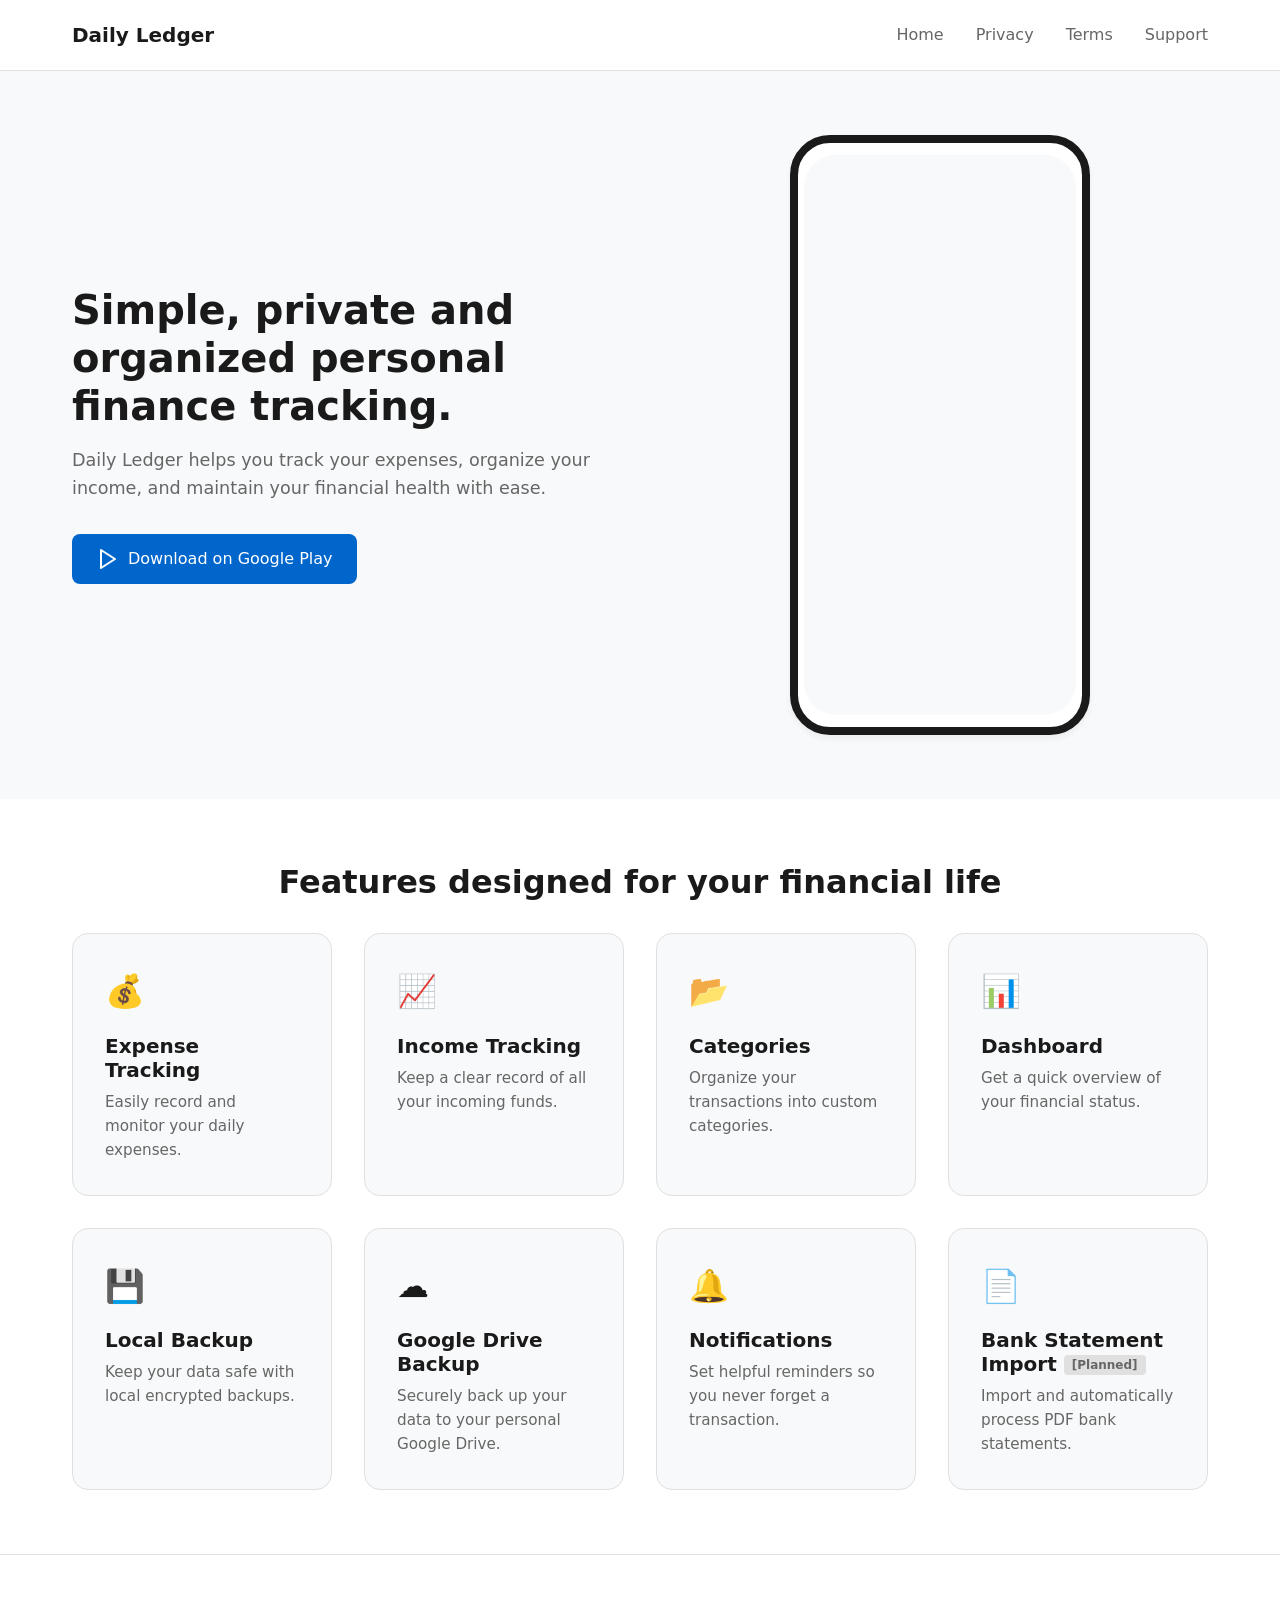
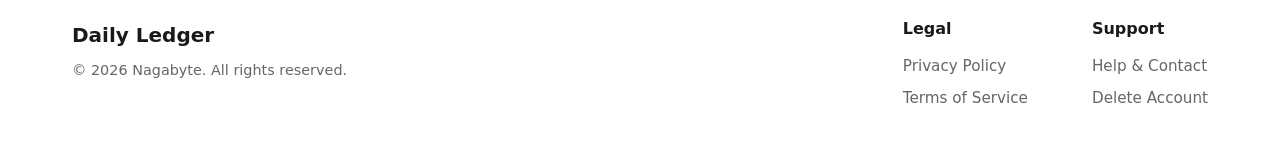
==== index.html @ 7e6580b1 "first commit" ====
<!DOCTYPE html>
<html lang="en">
<head>
    <meta charset="UTF-8">
    <meta name="viewport" content="width=device-width, initial-scale=1.0">
    <title>Daily Ledger — Personal Finance Tracker</title>
    <meta name="description" content="Simple, private and organized personal finance tracking.">
    <meta property="og:title" content="Daily Ledger — Personal Finance Tracker">
    <meta property="og:description" content="Simple, private and organized personal finance tracking.">
    <meta property="og:type" content="website">
    <meta property="og:url" content="https://dailyledger.nagabyte.com/">
    <link rel="stylesheet" href="/assets/css/style.css">
    <link rel="icon" href="data:image/svg+xml,<svg xmlns=%22http://www.w3.org/2000/svg%22 viewBox=%220 0 100 100%22><text y=%22.9em%22 font-size=%2290%22>📘</text></svg>">
</head>
<body>
    <header class="header">
        <div class="container header-content">
            <a href="/" class="logo">Daily Ledger</a>
            <nav class="nav-desktop">
                <a href="/">Home</a>
                <a href="/privacy/">Privacy</a>
                <a href="/terms/">Terms</a>
                <a href="/support/">Support</a>
            </nav>
            <button class="mobile-menu-btn" aria-label="Toggle menu" id="mobile-menu-btn">
                <svg width="24" height="24" viewBox="0 0 24 24" fill="none" stroke="currentColor" stroke-width="2" stroke-linecap="round" stroke-linejoin="round"><line x1="3" y1="12" x2="21" y2="12"></line><line x1="3" y1="6" x2="21" y2="6"></line><line x1="3" y1="18" x2="21" y2="18"></line></svg>
            </button>
        </div>
        <nav class="nav-mobile" id="nav-mobile">
            <a href="/">Home</a>
            <a href="/privacy/">Privacy</a>
            <a href="/terms/">Terms</a>
            <a href="/support/">Support</a>
        </nav>
    </header>

    <main>
        <section class="hero container">
            <div class="hero-content">
                <h1>Simple, private and organized personal finance tracking.</h1>
                <p>Daily Ledger helps you track your expenses, organize your income, and maintain your financial health with ease.</p>
                <div class="cta-container">
                    <a href="[GOOGLE PLAY URL]" class="btn btn-primary" target="_blank" rel="noopener noreferrer">
                        <svg width="24" height="24" viewBox="0 0 24 24" fill="none" stroke="currentColor" stroke-width="2" stroke-linecap="round" stroke-linejoin="round" class="icon"><path d="M5 3l14 9-14 9V3z"></path></svg>
                        Download on Google Play
                    </a>
                </div>
            </div>
            <div class="hero-visual">
                <!-- Placeholder for App screenshot or product illustration -->
                <div class="app-placeholder">
                    <div class="app-placeholder-screen"></div>
                </div>
            </div>
        </section>

        <section class="features bg-surface">
            <div class="container">
                <h2 class="text-center">Features designed for your financial life</h2>
                <div class="feature-grid">
                    <div class="feature-card">
                        <div class="feature-icon">💰</div>
                        <h3>Expense Tracking</h3>
                        <p>Easily record and monitor your daily expenses.</p>
                    </div>
                    <div class="feature-card">
                        <div class="feature-icon">📈</div>
                        <h3>Income Tracking</h3>
                        <p>Keep a clear record of all your incoming funds.</p>
                    </div>
                    <div class="feature-card">
                        <div class="feature-icon">📂</div>
                        <h3>Categories</h3>
                        <p>Organize your transactions into custom categories.</p>
                    </div>
                    <div class="feature-card">
                        <div class="feature-icon">📊</div>
                        <h3>Dashboard</h3>
                        <p>Get a quick overview of your financial status.</p>
                    </div>
                    <div class="feature-card">
                        <div class="feature-icon">💾</div>
                        <h3>Local Backup</h3>
                        <p>Keep your data safe with local encrypted backups.</p>
                    </div>
                    <div class="feature-card">
                        <div class="feature-icon">☁️</div>
                        <h3>Google Drive Backup</h3>
                        <p>Securely back up your data to your personal Google Drive.</p>
                    </div>
                    <div class="feature-card">
                        <div class="feature-icon">🔔</div>
                        <h3>Notifications</h3>
                        <p>Set helpful reminders so you never forget a transaction.</p>
                    </div>
                    <div class="feature-card">
                        <div class="feature-icon">📄</div>
                        <h3>Bank Statement Import <span class="badge">[Planned]</span></h3>
                        <p>Import and automatically process PDF bank statements.</p>
                    </div>
                </div>
            </div>
        </section>
    </main>

    <footer class="footer">
        <div class="container footer-content">
            <div class="footer-brand">
                <div class="logo">Daily Ledger</div>
                <p class="copyright">&copy; <span id="current-year">2026</span> Nagabyte. All rights reserved.</p>
            </div>
            <div class="footer-links">
                <div class="link-group">
                    <h4>Legal</h4>
                    <a href="/privacy/">Privacy Policy</a>
                    <a href="/terms/">Terms of Service</a>
                </div>
                <div class="link-group">
                    <h4>Support</h4>
                    <a href="/support/">Help & Contact</a>
                    <a href="/delete-account/">Delete Account</a>
                </div>
            </div>
        </div>
    </footer>
    <script src="/assets/js/main.js"></script>
</body>
</html>
---- assets/css/style.css ----
:root {
    /* Color Palette */
    --primary: #0066cc;
    --primary-hover: #0052a3;
    --background: #f8f9fa;
    --surface: #ffffff;
    --text: #1a1a1a;
    --text-muted: #666666;
    --border: #e0e0e0;
    
    /* Typography */
    --font-sans: 'Inter', system-ui, -apple-system, BlinkMacSystemFont, "Segoe UI", sans-serif;
    
    /* Spacing */
    --space-sm: 0.5rem;
    --space-md: 1rem;
    --space-lg: 2rem;
    --space-xl: 4rem;
    
    /* Effects */
    --shadow-sm: 0 1px 3px rgba(0,0,0,0.1);
    --shadow-md: 0 4px 6px rgba(0,0,0,0.05);
    --radius-sm: 4px;
    --radius-md: 8px;
    --radius-lg: 16px;
}

/* Reset & Base */
* {
    box-sizing: border-box;
    margin: 0;
    padding: 0;
}

body {
    font-family: var(--font-sans);
    color: var(--text);
    background-color: var(--background);
    line-height: 1.6;
    -webkit-font-smoothing: antialiased;
    display: flex;
    flex-direction: column;
    min-height: 100vh;
}

main {
    flex: 1;
}

/* Typography */
h1, h2, h3, h4 {
    color: var(--text);
    font-weight: 600;
    line-height: 1.2;
    margin-bottom: var(--space-md);
}

h1 { font-size: 2.5rem; }
h2 { font-size: 2rem; margin-bottom: var(--space-lg); }
h3 { font-size: 1.25rem; }
p { margin-bottom: var(--space-md); }
a { color: var(--primary); text-decoration: none; }
a:hover { text-decoration: underline; }

.text-center { text-align: center; }
.text-muted { color: var(--text-muted); }

/* Layout */
.container {
    width: 100%;
    max-width: 1200px;
    margin: 0 auto;
    padding: 0 var(--space-lg);
}

.bg-surface {
    background-color: var(--surface);
}

/* Components */
.btn {
    display: inline-flex;
    align-items: center;
    justify-content: center;
    padding: 0.75rem 1.5rem;
    border-radius: var(--radius-md);
    font-weight: 500;
    text-decoration: none;
    transition: background-color 0.2s;
    cursor: pointer;
    border: none;
}

.btn:hover {
    text-decoration: none;
}

.btn-primary {
    background-color: var(--primary);
    color: white;
}

.btn-primary:hover {
    background-color: var(--primary-hover);
}

.icon {
    margin-right: 0.5rem;
}

.badge {
    background-color: var(--border);
    color: var(--text-muted);
    font-size: 0.75rem;
    padding: 0.2rem 0.5rem;
    border-radius: var(--radius-sm);
    vertical-align: middle;
}

/* Header & Navigation */
.header {
    background-color: var(--surface);
    border-bottom: 1px solid var(--border);
    position: sticky;
    top: 0;
    z-index: 100;
}

.header-content {
    display: flex;
    justify-content: space-between;
    align-items: center;
    height: 70px;
}

.logo {
    font-size: 1.25rem;
    font-weight: 700;
    color: var(--text);
    text-decoration: none;
}

.logo:hover {
    text-decoration: none;
}

.nav-desktop {
    display: flex;
    gap: var(--space-lg);
}

.nav-desktop a {
    color: var(--text-muted);
    font-weight: 500;
}

.nav-desktop a:hover {
    color: var(--text);
    text-decoration: none;
}

.mobile-menu-btn {
    display: none;
    background: none;
    border: none;
    color: var(--text);
    cursor: pointer;
    padding: 0.5rem;
}

.nav-mobile {
    display: none;
    background-color: var(--surface);
    border-top: 1px solid var(--border);
    padding: var(--space-md);
}

.nav-mobile.active {
    display: flex;
    flex-direction: column;
    gap: var(--space-md);
}

/* Hero Section */
.hero {
    display: grid;
    grid-template-columns: 1fr 1fr;
    gap: var(--space-xl);
    padding-top: var(--space-xl);
    padding-bottom: var(--space-xl);
    align-items: center;
}

.hero-content p {
    color: var(--text-muted);
    font-size: 1.1rem;
    margin-bottom: var(--space-lg);
}

.app-placeholder {
    width: 100%;
    max-width: 300px;
    height: 600px;
    background-color: var(--surface);
    border: 8px solid var(--text);
    border-radius: 40px;
    margin: 0 auto;
    box-shadow: var(--shadow-md);
    position: relative;
}

.app-placeholder-screen {
    position: absolute;
    top: 2%;
    left: 2%;
    right: 2%;
    bottom: 2%;
    background-color: var(--background);
    border-radius: 32px;
}

/* Features Grid */
.features {
    padding: var(--space-xl) 0;
}

.feature-grid {
    display: grid;
    grid-template-columns: repeat(auto-fill, minmax(250px, 1fr));
    gap: var(--space-lg);
}

.feature-card {
    background-color: var(--background);
    padding: var(--space-lg);
    border-radius: var(--radius-lg);
    border: 1px solid var(--border);
}

.feature-icon {
    font-size: 2rem;
    margin-bottom: var(--space-md);
}

.feature-card h3 {
    margin-bottom: var(--space-sm);
}

.feature-card p {
    color: var(--text-muted);
    font-size: 0.95rem;
    margin-bottom: 0;
}

/* Document/Legal Pages */
.document-content {
    max-width: 800px;
    margin: 0 auto;
    padding: var(--space-xl) var(--space-lg);
    background-color: var(--surface);
    box-shadow: var(--shadow-sm);
    border-radius: var(--radius-md);
    margin-top: var(--space-xl);
    margin-bottom: var(--space-xl);
}

.document-content h1 {
    font-size: 2rem;
    margin-bottom: var(--space-sm);
}

.document-content .last-updated {
    color: var(--text-muted);
    margin-bottom: var(--space-xl);
    font-size: 0.9rem;
}

.document-content h2 {
    font-size: 1.5rem;
    margin-top: var(--space-xl);
    margin-bottom: var(--space-md);
    padding-bottom: var(--space-sm);
    border-bottom: 1px solid var(--border);
}

.document-content ul, .document-content ol {
    margin-bottom: var(--space-md);
    padding-left: var(--space-lg);
}

.document-content li {
    margin-bottom: var(--space-sm);
}

/* Form Styles (Support/Contact) */
.contact-block {
    background-color: var(--background);
    padding: var(--space-lg);
    border-radius: var(--radius-md);
    margin-bottom: var(--space-md);
    border: 1px solid var(--border);
}

.contact-block h3 {
    margin-top: 0;
}

/* Footer */
.footer {
    background-color: var(--surface);
    border-top: 1px solid var(--border);
    padding: var(--space-xl) 0 var(--space-lg);
    margin-top: auto;
}

.footer-content {
    display: flex;
    justify-content: space-between;
    flex-wrap: wrap;
    gap: var(--space-xl);
}

.footer-brand .logo {
    display: block;
    margin-bottom: var(--space-sm);
}

.footer-brand .copyright {
    color: var(--text-muted);
    font-size: 0.9rem;
}

.footer-links {
    display: flex;
    gap: var(--space-xl);
}

.link-group h4 {
    font-size: 1rem;
    margin-bottom: var(--space-md);
}

.link-group a {
    display: block;
    color: var(--text-muted);
    margin-bottom: var(--space-sm);
    font-size: 0.95rem;
}

.link-group a:hover {
    color: var(--text);
}

/* Responsive */
@media (max-width: 768px) {
    .nav-desktop {
        display: none;
    }
    
    .mobile-menu-btn {
        display: block;
    }
    
    .hero {
        grid-template-columns: 1fr;
        text-align: center;
        gap: var(--space-lg);
    }
    
    .hero-content h1 {
        font-size: 2rem;
    }
    
    .cta-container {
        justify-content: center;
    }
    
    .footer-content {
        flex-direction: column;
        gap: var(--space-lg);
    }
    
    .footer-links {
        flex-direction: column;
        gap: var(--space-lg);
    }
}
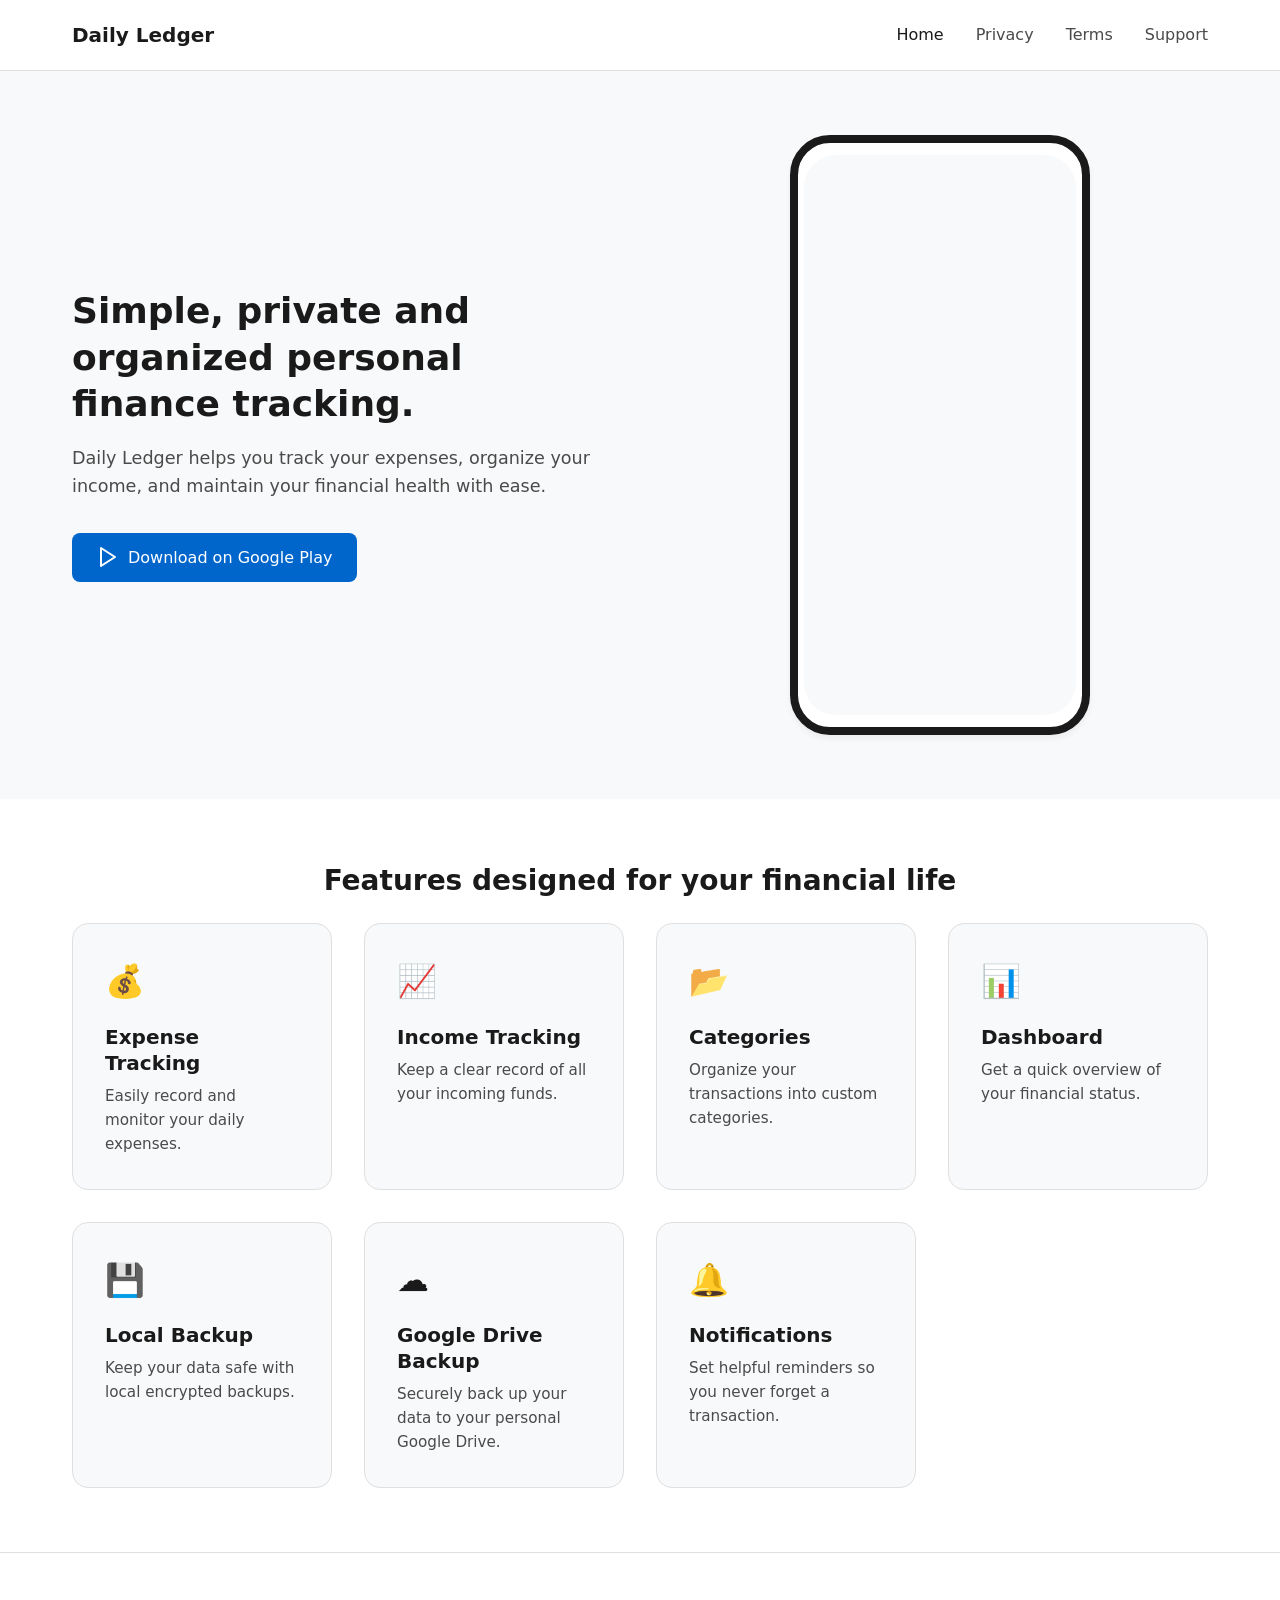
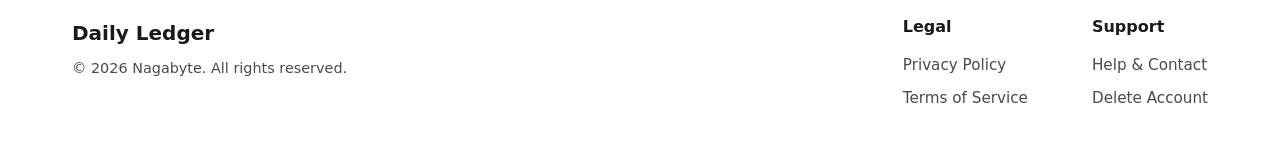
==== commit b8b9db19: "docs updated" ====
--- a/index.html
+++ b/index.html
@@ -9,6 +9,7 @@
     <meta property="og:description" content="Simple, private and organized personal finance tracking.">
     <meta property="og:type" content="website">
     <meta property="og:url" content="https://dailyledger.nagabyte.com/">
+    <link rel="canonical" href="https://dailyledger.nagabyte.com/">
     <link rel="stylesheet" href="/assets/css/style.css">
     <link rel="icon" href="data:image/svg+xml,<svg xmlns=%22http://www.w3.org/2000/svg%22 viewBox=%220 0 100 100%22><text y=%22.9em%22 font-size=%2290%22>📘</text></svg>">
 </head>
@@ -17,7 +18,7 @@
         <div class="container header-content">
             <a href="/" class="logo">Daily Ledger</a>
             <nav class="nav-desktop">
-                <a href="/">Home</a>
+                <a href="/" class="active" style="color: var(--text);">Home</a>
                 <a href="/privacy/">Privacy</a>
                 <a href="/terms/">Terms</a>
                 <a href="/support/">Support</a>
@@ -27,7 +28,7 @@
             </button>
         </div>
         <nav class="nav-mobile" id="nav-mobile">
-            <a href="/">Home</a>
+            <a href="/" class="active">Home</a>
             <a href="/privacy/">Privacy</a>
             <a href="/terms/">Terms</a>
             <a href="/support/">Support</a>
@@ -40,14 +41,14 @@
                 <h1>Simple, private and organized personal finance tracking.</h1>
                 <p>Daily Ledger helps you track your expenses, organize your income, and maintain your financial health with ease.</p>
                 <div class="cta-container">
-                    <a href="[GOOGLE PLAY URL]" class="btn btn-primary" target="_blank" rel="noopener noreferrer">
+                    <!-- Note: The actual Play Store URL should be updated here once published -->
+                    <a href="#" class="btn btn-primary" target="_blank" rel="noopener noreferrer">
                         <svg width="24" height="24" viewBox="0 0 24 24" fill="none" stroke="currentColor" stroke-width="2" stroke-linecap="round" stroke-linejoin="round" class="icon"><path d="M5 3l14 9-14 9V3z"></path></svg>
                         Download on Google Play
                     </a>
                 </div>
             </div>
             <div class="hero-visual">
-                <!-- Placeholder for App screenshot or product illustration -->
                 <div class="app-placeholder">
                     <div class="app-placeholder-screen"></div>
                 </div>
@@ -93,11 +94,6 @@
                         <h3>Notifications</h3>
                         <p>Set helpful reminders so you never forget a transaction.</p>
                     </div>
-                    <div class="feature-card">
-                        <div class="feature-icon">📄</div>
-                        <h3>Bank Statement Import <span class="badge">[Planned]</span></h3>
-                        <p>Import and automatically process PDF bank statements.</p>
-                    </div>
                 </div>
             </div>
         </section>
--- a/assets/css/style.css
+++ b/assets/css/style.css
@@ -5,7 +5,7 @@
     --background: #f8f9fa;
     --surface: #ffffff;
     --text: #1a1a1a;
-    --text-muted: #666666;
+    --text-muted: #4a4a4a;
     --border: #e0e0e0;
     
     /* Typography */
@@ -51,14 +51,14 @@
 h1, h2, h3, h4 {
     color: var(--text);
     font-weight: 600;
-    line-height: 1.2;
-    margin-bottom: var(--space-md);
-}
-
-h1 { font-size: 2.5rem; }
-h2 { font-size: 2rem; margin-bottom: var(--space-lg); }
+    line-height: 1.3;
+    margin-bottom: var(--space-md);
+}
+
+h1 { font-size: 2.25rem; }
+h2 { font-size: 1.75rem; margin-top: var(--space-xl); border-bottom: 1px solid var(--border); padding-bottom: 0.5rem; }
 h3 { font-size: 1.25rem; }
-p { margin-bottom: var(--space-md); }
+p { margin-bottom: var(--space-md); font-size: 1.05rem; }
 a { color: var(--primary); text-decoration: none; }
 a:hover { text-decoration: underline; }
 
@@ -154,7 +154,8 @@
     font-weight: 500;
 }
 
-.nav-desktop a:hover {
+.nav-desktop a:hover,
+.nav-desktop a.active {
     color: var(--text);
     text-decoration: none;
 }
@@ -179,6 +180,11 @@
     display: flex;
     flex-direction: column;
     gap: var(--space-md);
+}
+
+.nav-mobile a.active {
+    color: var(--primary);
+    font-weight: 600;
 }
 
 /* Hero Section */
@@ -191,6 +197,11 @@
     align-items: center;
 }
 
+.hero-content h1 {
+    border-bottom: none;
+    margin-top: 0;
+}
+
 .hero-content p {
     color: var(--text-muted);
     font-size: 1.1rem;
@@ -224,6 +235,11 @@
     padding: var(--space-xl) 0;
 }
 
+.features h2 {
+    border-bottom: none;
+    margin-top: 0;
+}
+
 .feature-grid {
     display: grid;
     grid-template-columns: repeat(auto-fill, minmax(250px, 1fr));
@@ -254,7 +270,7 @@
 
 /* Document/Legal Pages */
 .document-content {
-    max-width: 800px;
+    max-width: 900px;
     margin: 0 auto;
     padding: var(--space-xl) var(--space-lg);
     background-color: var(--surface);
@@ -265,31 +281,76 @@
 }
 
 .document-content h1 {
-    font-size: 2rem;
-    margin-bottom: var(--space-sm);
+    font-size: 2.5rem;
+    margin-bottom: var(--space-sm);
+    border-bottom: none;
+    margin-top: 0;
 }
 
 .document-content .last-updated {
     color: var(--text-muted);
     margin-bottom: var(--space-xl);
-    font-size: 0.9rem;
-}
-
-.document-content h2 {
-    font-size: 1.5rem;
-    margin-top: var(--space-xl);
-    margin-bottom: var(--space-md);
-    padding-bottom: var(--space-sm);
+    font-size: 0.95rem;
+}
+
+.document-content ul, .document-content ol {
+    margin-bottom: var(--space-md);
+    padding-left: var(--space-xl);
+}
+
+.document-content li {
+    margin-bottom: var(--space-sm);
+    font-size: 1.05rem;
+}
+
+/* Table of Contents */
+.toc {
+    background-color: var(--background);
+    padding: var(--space-md) var(--space-lg);
+    border-radius: var(--radius-md);
+    border: 1px solid var(--border);
+    margin-bottom: var(--space-xl);
+}
+
+.toc strong {
+    display: block;
+    margin-bottom: var(--space-sm);
+    font-size: 1.1rem;
+}
+
+.toc nav {
+    display: flex;
+    flex-wrap: wrap;
+    gap: 0.5rem 1rem;
+}
+
+.toc nav a {
+    font-size: 0.95rem;
+    color: var(--primary);
+}
+
+/* Tables */
+.table-responsive {
+    overflow-x: auto;
+    margin-bottom: var(--space-md);
+}
+
+.services-table {
+    width: 100%;
+    border-collapse: collapse;
+    margin-top: var(--space-sm);
+}
+
+.services-table th, 
+.services-table td {
+    padding: 0.75rem 1rem;
+    text-align: left;
     border-bottom: 1px solid var(--border);
 }
 
-.document-content ul, .document-content ol {
-    margin-bottom: var(--space-md);
-    padding-left: var(--space-lg);
-}
-
-.document-content li {
-    margin-bottom: var(--space-sm);
+.services-table th {
+    background-color: var(--background);
+    font-weight: 600;
 }
 
 /* Form Styles (Support/Contact) */
@@ -303,6 +364,7 @@
 
 .contact-block h3 {
     margin-top: 0;
+    border-bottom: none;
 }
 
 /* Footer */
@@ -384,4 +446,14 @@
         flex-direction: column;
         gap: var(--space-lg);
     }
-}
+    
+    .document-content {
+        padding: var(--space-lg) var(--space-md);
+        margin-top: var(--space-md);
+        margin-bottom: var(--space-md);
+    }
+    
+    h2 {
+        font-size: 1.5rem;
+    }
+}
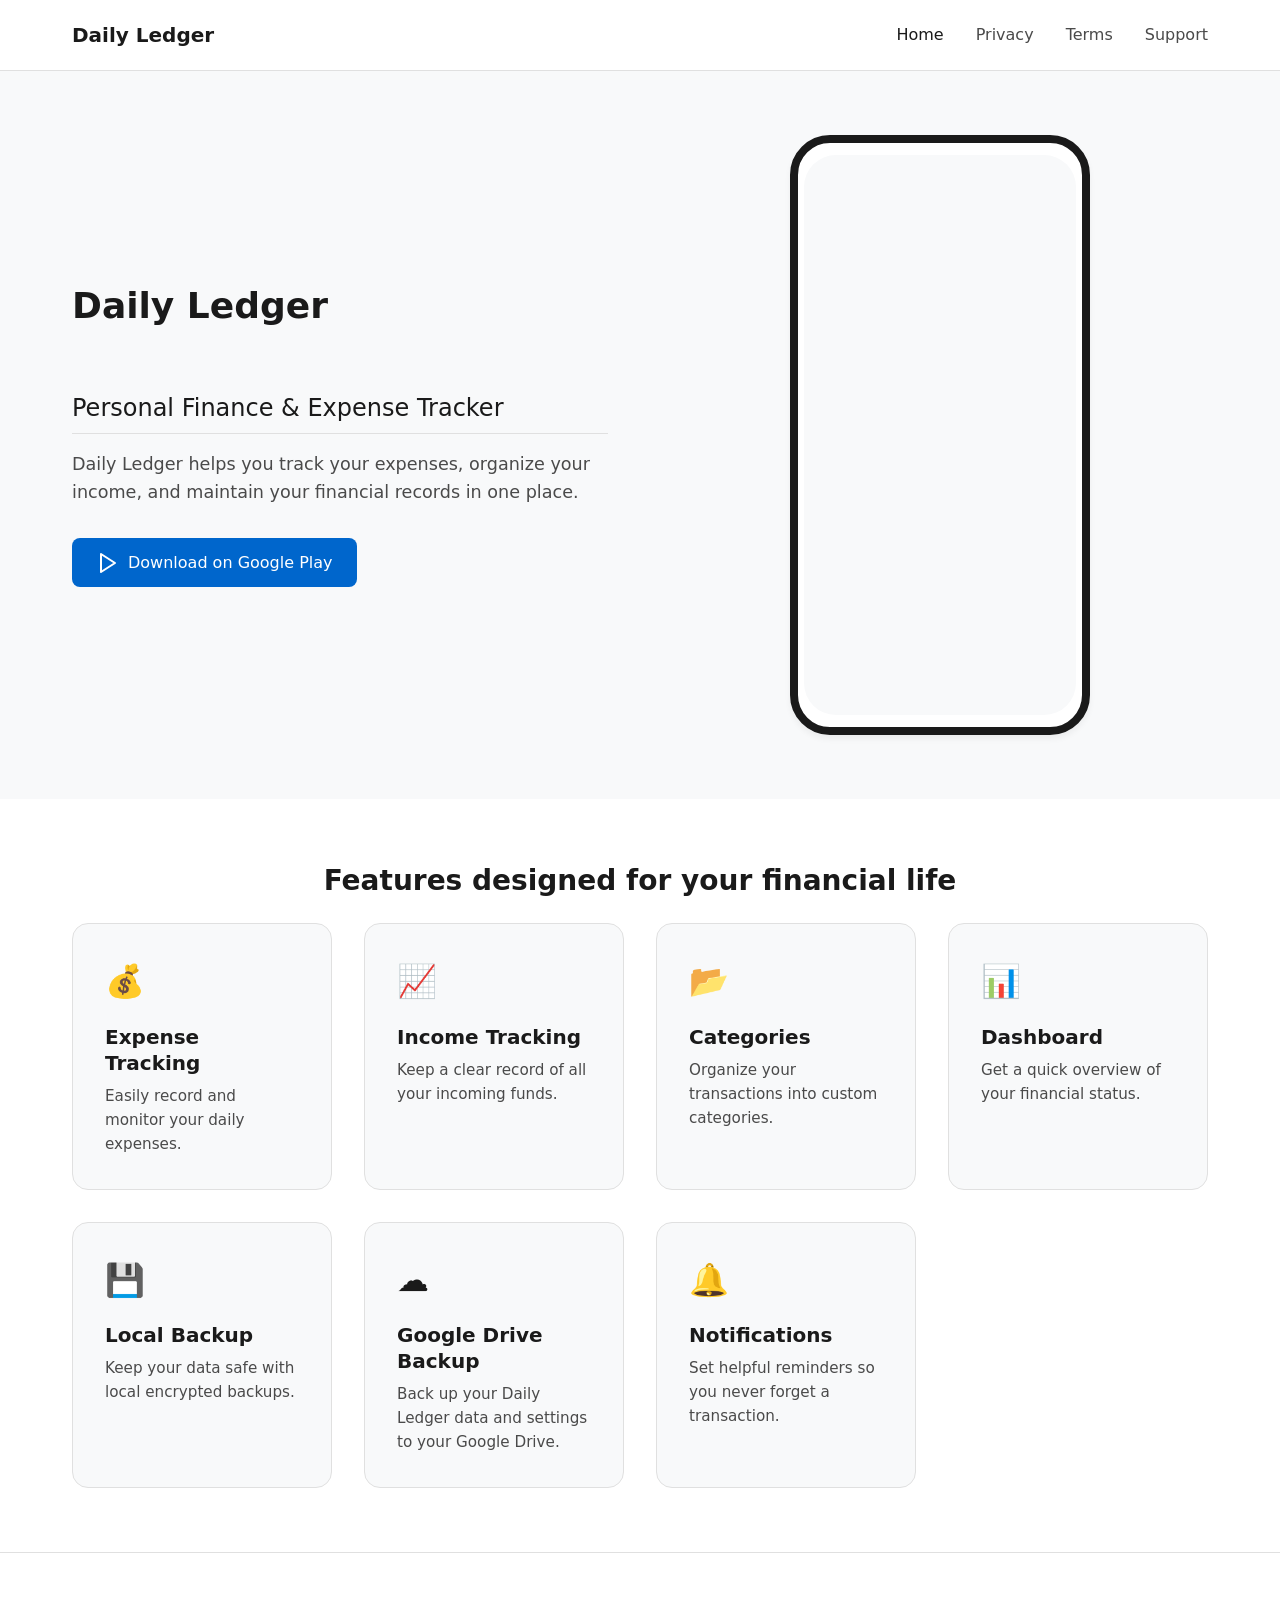
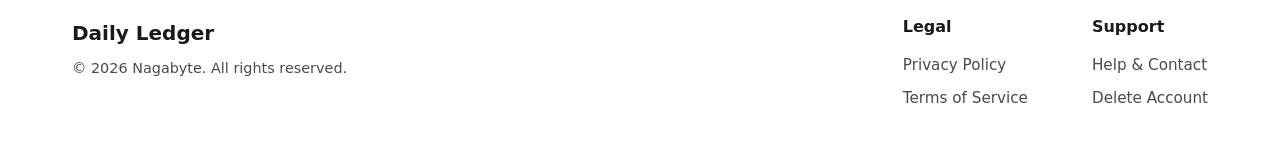
==== commit 3b57842b: "home page update" ====
--- a/index.html
+++ b/index.html
@@ -11,7 +11,7 @@
     <meta property="og:url" content="https://dailyledger.nagabyte.com/">
     <link rel="canonical" href="https://dailyledger.nagabyte.com/">
     <link rel="stylesheet" href="/assets/css/style.css">
-    <link rel="icon" href="data:image/svg+xml,<svg xmlns=%22http://www.w3.org/2000/svg%22 viewBox=%220 0 100 100%22><text y=%22.9em%22 font-size=%2290%22>📘</text></svg>">
+    <link rel="icon" href="/assets/images/app_logo.png">
 </head>
 <body>
     <header class="header">
@@ -38,8 +38,9 @@
     <main>
         <section class="hero container">
             <div class="hero-content">
-                <h1>Simple, private and organized personal finance tracking.</h1>
-                <p>Daily Ledger helps you track your expenses, organize your income, and maintain your financial health with ease.</p>
+                <h1 style="margin-bottom: 0.25rem;">Daily Ledger</h1>
+                <h2 style="font-size: 1.5rem; font-weight: 500; margin-bottom: 1rem;">Personal Finance & Expense Tracker</h2>
+                <p>Daily Ledger helps you track your expenses, organize your income, and maintain your financial records in one place.</p>
                 <div class="cta-container">
                     <!-- Note: The actual Play Store URL should be updated here once published -->
                     <a href="#" class="btn btn-primary" target="_blank" rel="noopener noreferrer">
@@ -87,7 +88,7 @@
                     <div class="feature-card">
                         <div class="feature-icon">☁️</div>
                         <h3>Google Drive Backup</h3>
-                        <p>Securely back up your data to your personal Google Drive.</p>
+                        <p>Back up your Daily Ledger data and settings to your Google Drive.</p>
                     </div>
                     <div class="feature-card">
                         <div class="feature-icon">🔔</div>
--- a/assets/css/style.css
+++ b/assets/css/style.css
@@ -319,9 +319,9 @@
 }
 
 .toc nav {
-    display: flex;
-    flex-wrap: wrap;
-    gap: 0.5rem 1rem;
+    display: grid;
+    grid-template-columns: repeat(auto-fit, minmax(250px, 1fr));
+    gap: 0.75rem 1rem;
 }
 
 .toc nav a {
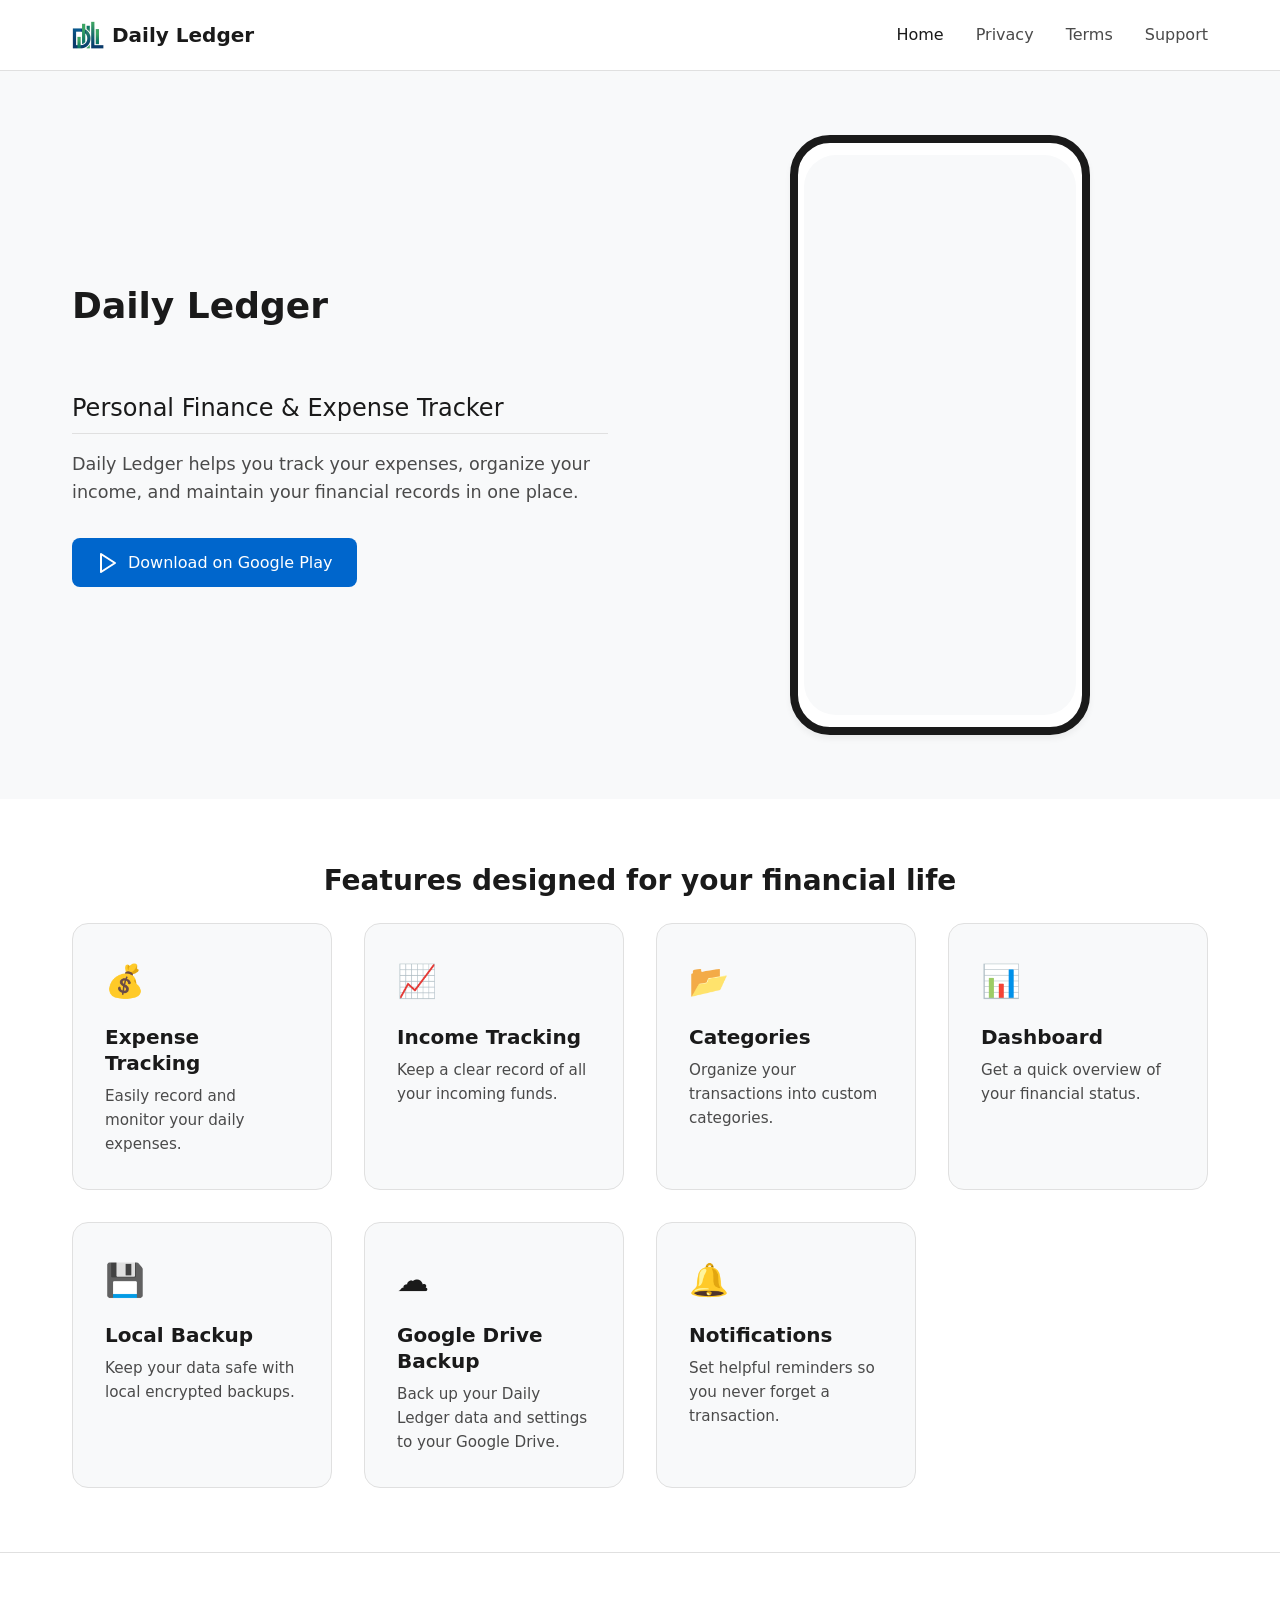
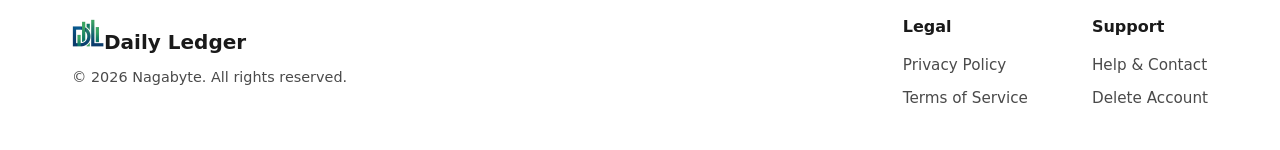
==== commit f8f5b0ba: "app logo fix" ====
--- a/index.html
+++ b/index.html
@@ -16,7 +16,7 @@
 <body>
     <header class="header">
         <div class="container header-content">
-            <a href="/" class="logo">Daily Ledger</a>
+            <a href="/" class="logo"><img src="/assets/images/app_logo.png" alt="Daily Ledger Logo" width="32" height="32">Daily Ledger</a>
             <nav class="nav-desktop">
                 <a href="/" class="active" style="color: var(--text);">Home</a>
                 <a href="/privacy/">Privacy</a>
@@ -103,7 +103,7 @@
     <footer class="footer">
         <div class="container footer-content">
             <div class="footer-brand">
-                <div class="logo">Daily Ledger</div>
+                <div class="logo"><img src="/assets/images/app_logo.png" alt="Daily Ledger Logo" width="32" height="32">Daily Ledger</div>
                 <p class="copyright">&copy; <span id="current-year">2026</span> Nagabyte. All rights reserved.</p>
             </div>
             <div class="footer-links">
--- a/assets/css/style.css
+++ b/assets/css/style.css
@@ -138,6 +138,9 @@
     font-weight: 700;
     color: var(--text);
     text-decoration: none;
+    display: flex;
+    align-items: center;
+    gap: 8px;
 }
 
 .logo:hover {
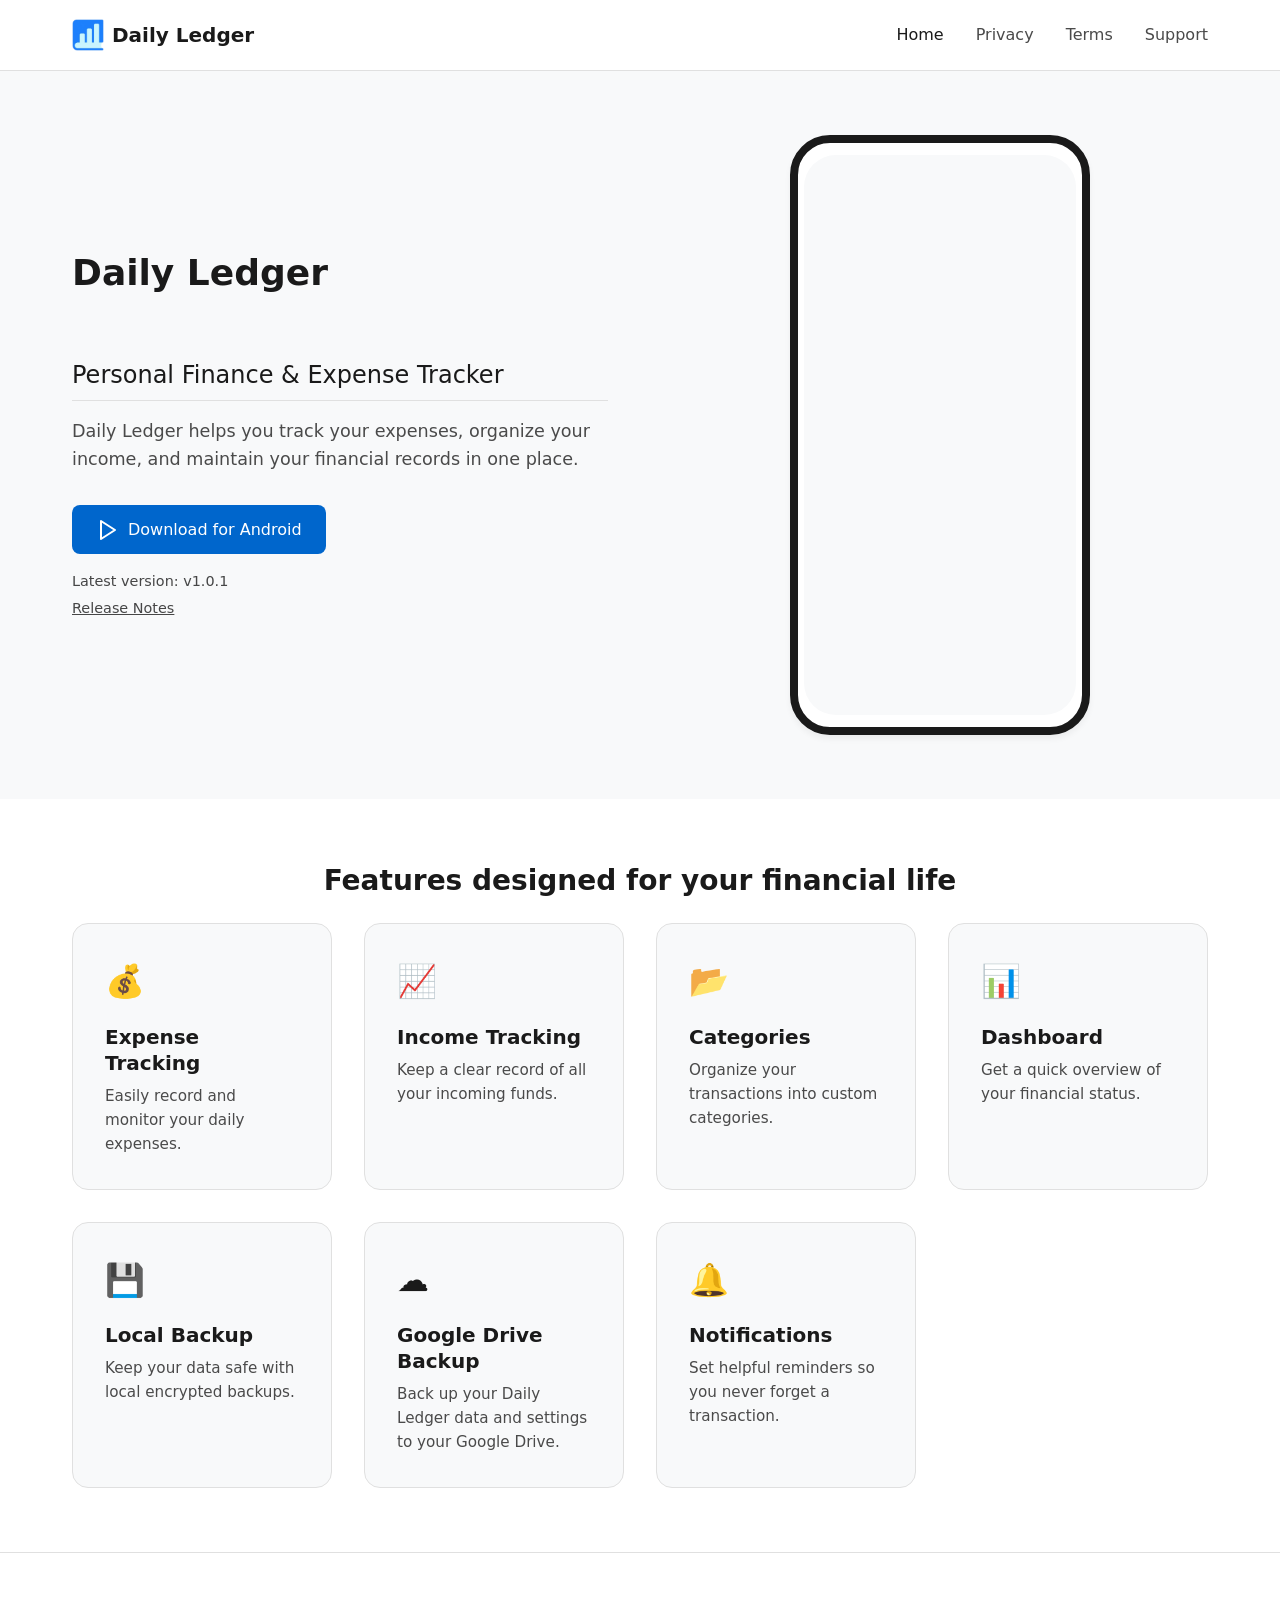
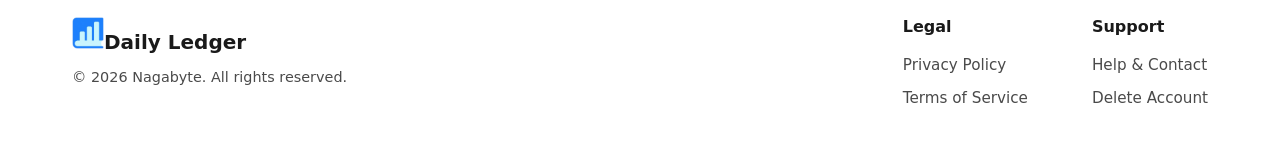
==== commit a4805f61: "feat: add dynamic Android APK download link and version tracking from latest release metadata" ====
--- a/index.html
+++ b/index.html
@@ -43,10 +43,14 @@
                 <p>Daily Ledger helps you track your expenses, organize your income, and maintain your financial records in one place.</p>
                 <div class="cta-container">
                     <!-- Note: The actual Play Store URL should be updated here once published -->
-                    <a href="#" class="btn btn-primary" target="_blank" rel="noopener noreferrer">
+                    <a href="#" class="btn btn-primary" target="_blank" rel="noopener noreferrer" id="download-apk-btn" style="pointer-events: none; opacity: 0.7;">
                         <svg width="24" height="24" viewBox="0 0 24 24" fill="none" stroke="currentColor" stroke-width="2" stroke-linecap="round" stroke-linejoin="round" class="icon"><path d="M5 3l14 9-14 9V3z"></path></svg>
-                        Download on Google Play
+                        Download for Android
                     </a>
+                    <div id="release-info" style="margin-top: 1rem; font-size: 0.9rem; opacity: 0.8; display: flex; flex-direction: column; gap: 0.25rem;">
+                        <span id="version-text">Loading latest version...</span>
+                        <a href="#" id="release-notes-link" target="_blank" rel="noopener noreferrer" style="color: inherit; text-decoration: underline; display: none;">Release Notes</a>
+                    </div>
                 </div>
             </div>
             <div class="hero-visual">
